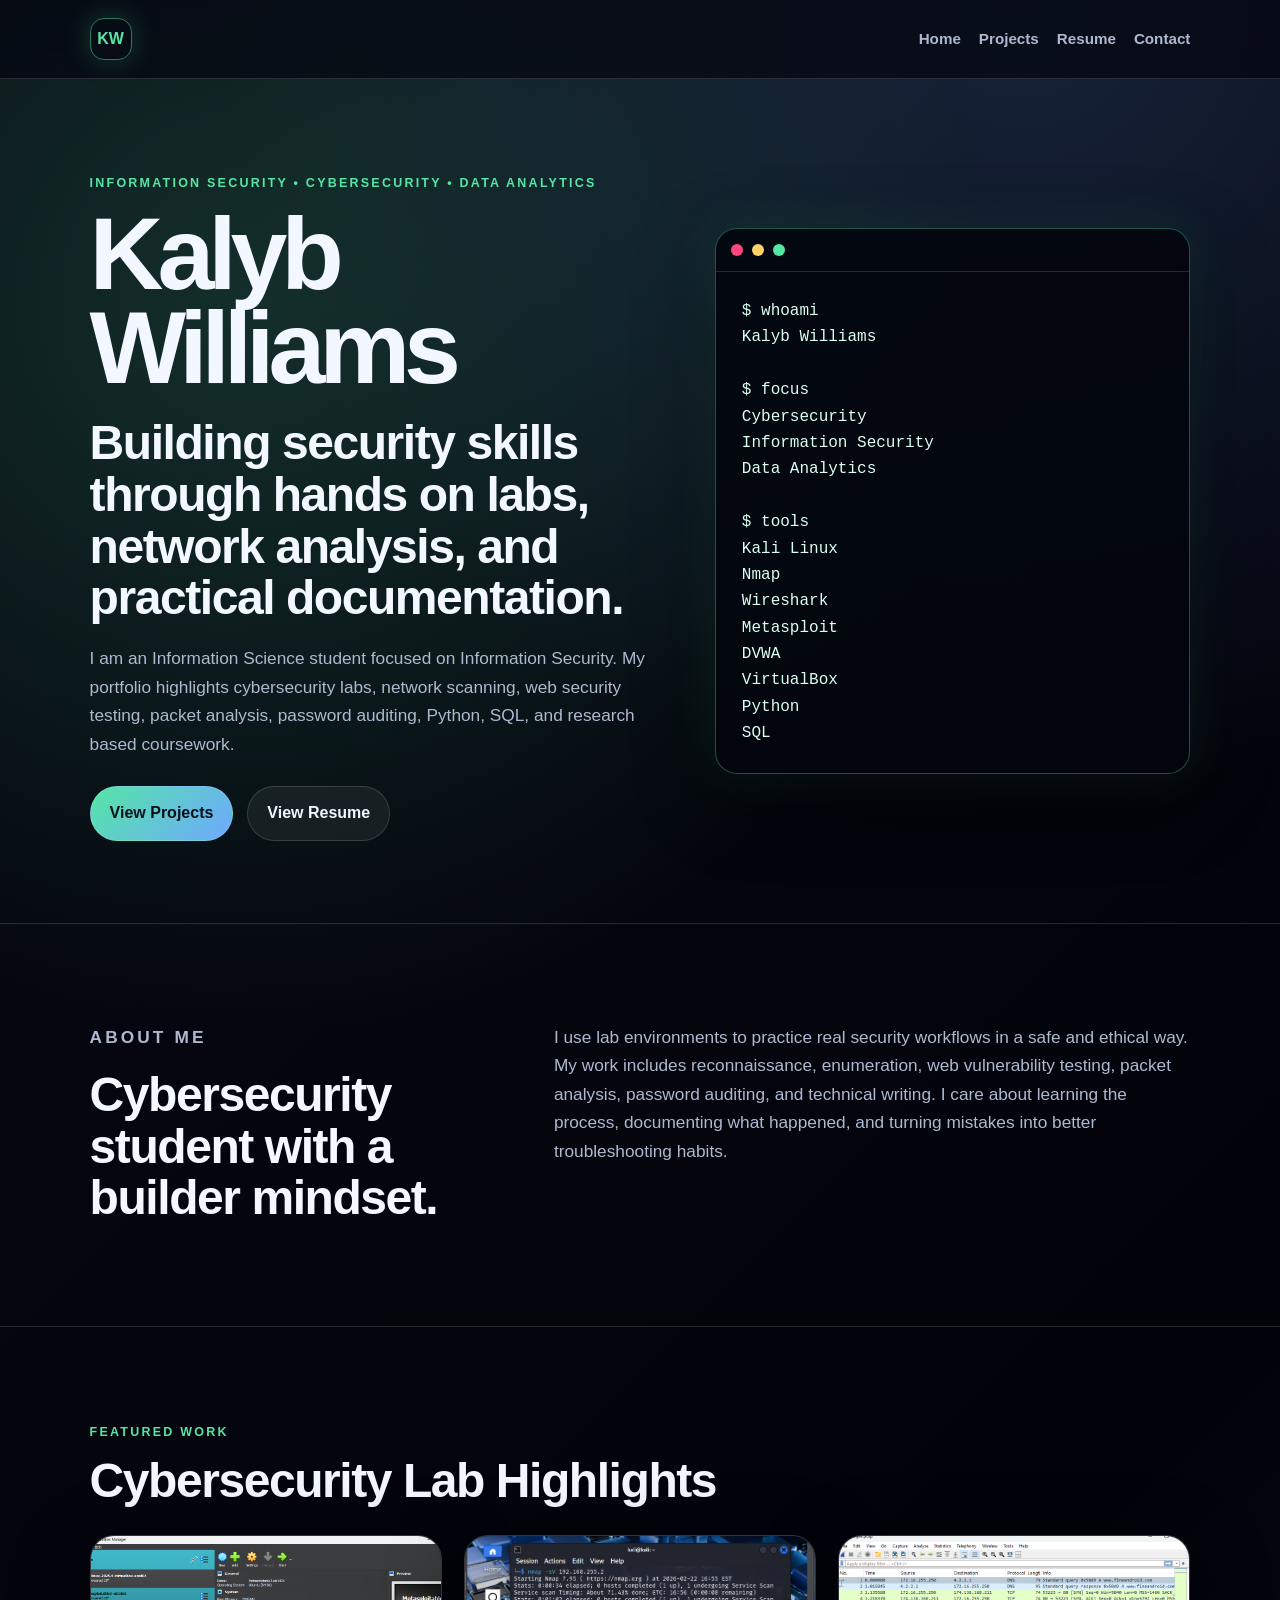
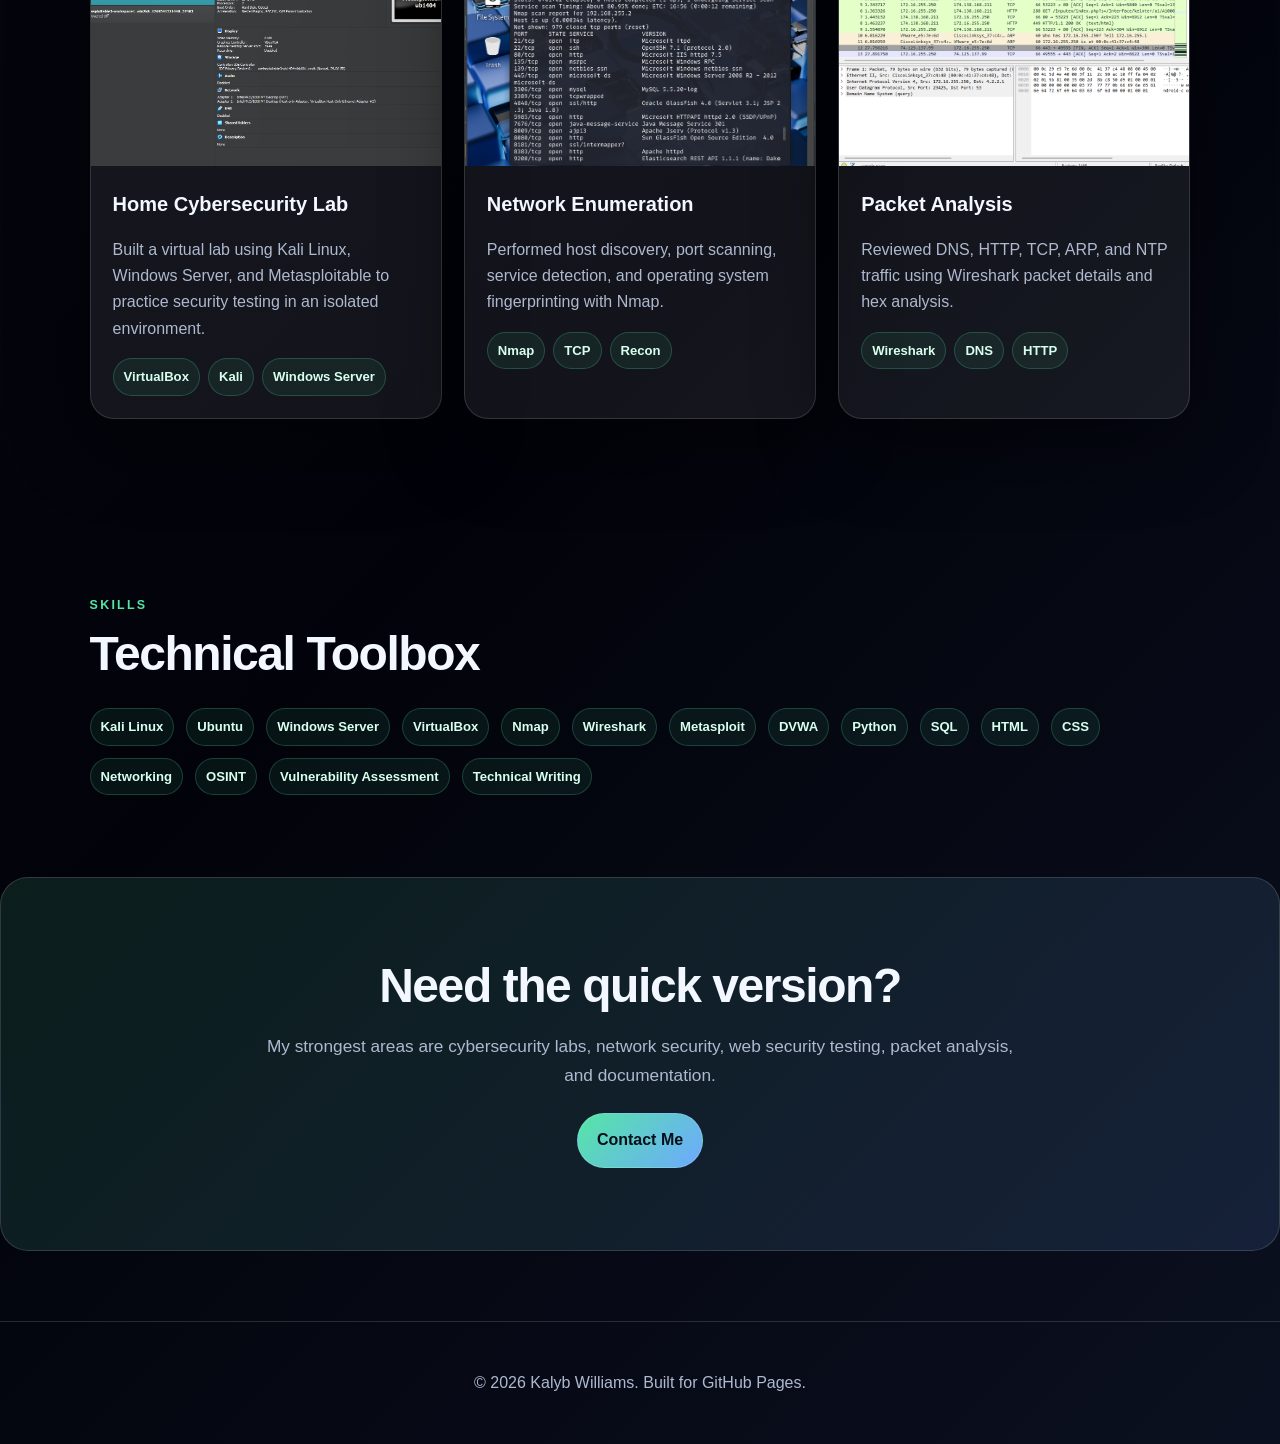
==== index.html @ 0237ae21 "Add files via upload" ====
<!DOCTYPE html>
<html lang="en">
<head>
  <meta charset="UTF-8" />
  <meta name="viewport" content="width=device-width, initial-scale=1.0" />
  <title>Kalyb Williams | Cybersecurity Portfolio</title>
  <link rel="stylesheet" href="style.css" />
  <script defer src="script.js"></script>
</head>
<body>
  <header class="site-header">
    <a class="logo" href="index.html">KW</a>
    <nav>
      <a href="index.html">Home</a>
      <a href="projects.html">Projects</a>
      <a href="resume.html">Resume</a>
      <a href="contact.html">Contact</a>
    </nav>
  </header>

  <main>
    <section class="hero section">
      <div class="hero-text">
        <p class="eyebrow">Information Security • Cybersecurity • Data Analytics</p>
        <h1>Kalyb Williams</h1>
        <h2>Building security skills through hands on labs, network analysis, and practical documentation.</h2>
        <p class="intro">I am an Information Science student focused on Information Security. My portfolio highlights cybersecurity labs, network scanning, web security testing, packet analysis, password auditing, Python, SQL, and research based coursework.</p>
        <div class="button-row">
          <a class="btn primary" href="projects.html">View Projects</a>
          <a class="btn secondary" href="resume.html">View Resume</a>
        </div>
      </div>
      <div class="terminal-card">
        <div class="terminal-top"><span></span><span></span><span></span></div>
        <pre id="terminalText">$ whoami
Kalyb Williams

$ focus
Cybersecurity
Information Security
Data Analytics

$ tools
Kali Linux
Nmap
Wireshark
Metasploit
DVWA
VirtualBox
Python
SQL</pre>
      </div>
    </section>

    <section class="section split">
      <div>
        <p class="eyebrow">About Me</p>
        <h2>Cybersecurity student with a builder mindset.</h2>
      </div>
      <p>I use lab environments to practice real security workflows in a safe and ethical way. My work includes reconnaissance, enumeration, web vulnerability testing, packet analysis, password auditing, and technical writing. I care about learning the process, documenting what happened, and turning mistakes into better troubleshooting habits.</p>
    </section>

    <section class="section">
      <p class="eyebrow">Featured Work</p>
      <h2>Cybersecurity Lab Highlights</h2>
      <div class="project-grid">
        <article class="project-card featured">
          <img src="assets/img/home-lab.png" alt="VirtualBox cybersecurity lab" />
          <div class="card-body">
            <h3>Home Cybersecurity Lab</h3>
            <p>Built a virtual lab using Kali Linux, Windows Server, and Metasploitable to practice security testing in an isolated environment.</p>
            <div class="tags"><span>VirtualBox</span><span>Kali</span><span>Windows Server</span></div>
          </div>
        </article>
        <article class="project-card featured">
          <img src="assets/img/nmap-enumeration.png" alt="Nmap enumeration screenshot" />
          <div class="card-body">
            <h3>Network Enumeration</h3>
            <p>Performed host discovery, port scanning, service detection, and operating system fingerprinting with Nmap.</p>
            <div class="tags"><span>Nmap</span><span>TCP</span><span>Recon</span></div>
          </div>
        </article>
        <article class="project-card featured">
          <img src="assets/img/wireshark-dns.png" alt="Wireshark packet capture" />
          <div class="card-body">
            <h3>Packet Analysis</h3>
            <p>Reviewed DNS, HTTP, TCP, ARP, and NTP traffic using Wireshark packet details and hex analysis.</p>
            <div class="tags"><span>Wireshark</span><span>DNS</span><span>HTTP</span></div>
          </div>
        </article>
      </div>
    </section>

    <section class="section skills-section">
      <p class="eyebrow">Skills</p>
      <h2>Technical Toolbox</h2>
      <div class="skills-grid">
        <span>Kali Linux</span><span>Ubuntu</span><span>Windows Server</span><span>VirtualBox</span>
        <span>Nmap</span><span>Wireshark</span><span>Metasploit</span><span>DVWA</span>
        <span>Python</span><span>SQL</span><span>HTML</span><span>CSS</span>
        <span>Networking</span><span>OSINT</span><span>Vulnerability Assessment</span><span>Technical Writing</span>
      </div>
    </section>

    <section class="section cta">
      <h2>Need the quick version?</h2>
      <p>My strongest areas are cybersecurity labs, network security, web security testing, packet analysis, and documentation.</p>
      <a class="btn primary" href="contact.html">Contact Me</a>
    </section>
  </main>

  <footer>
    <p>© 2026 Kalyb Williams. Built for GitHub Pages.</p>
  </footer>
</body>
</html>
---- style.css ----
:root {
  --bg: #060812;
  --bg2: #0d1326;
  --card: rgba(255,255,255,.07);
  --text: #f3f7ff;
  --muted: #aeb9cf;
  --line: rgba(255,255,255,.14);
  --accent: #55e6a5;
  --accent2: #6ea8ff;
  --danger: #ff477e;
  --shadow: 0 24px 80px rgba(0,0,0,.45);
}
* { box-sizing: border-box; }
html { scroll-behavior: smooth; }
body {
  margin: 0;
  font-family: Inter, Segoe UI, Arial, sans-serif;
  background:
    radial-gradient(circle at 20% 10%, rgba(85,230,165,.18), transparent 25%),
    radial-gradient(circle at 80% 0%, rgba(110,168,255,.18), transparent 25%),
    linear-gradient(135deg, var(--bg), #02030a 60%, #0b1020);
  color: var(--text);
  line-height: 1.65;
}
a { color: inherit; text-decoration: none; }
img { width: 100%; display: block; border-radius: 18px; }
.site-header {
  position: sticky;
  top: 0;
  z-index: 50;
  display: flex;
  align-items: center;
  justify-content: space-between;
  padding: 18px 7vw;
  background: rgba(6,8,18,.78);
  backdrop-filter: blur(18px);
  border-bottom: 1px solid var(--line);
}
.logo {
  display: grid;
  place-items: center;
  width: 42px;
  height: 42px;
  border: 1px solid rgba(85,230,165,.5);
  border-radius: 14px;
  color: var(--accent);
  font-weight: 800;
  box-shadow: 0 0 28px rgba(85,230,165,.22);
}
nav { display: flex; gap: 18px; flex-wrap: wrap; }
nav a { color: var(--muted); font-weight: 700; font-size: .95rem; }
nav a:hover { color: var(--accent); }
.section { padding: 82px 7vw; max-width: 1320px; margin: 0 auto; }
.hero { min-height: 86vh; display: grid; grid-template-columns: 1.1fr .9fr; gap: 44px; align-items: center; }
.eyebrow { color: var(--accent); text-transform: uppercase; letter-spacing: .18em; font-size: .78rem; font-weight: 900; }
h1 { font-size: clamp(3rem, 8vw, 6.8rem); line-height: .92; margin: 10px 0 22px; letter-spacing: -.06em; }
h2 { font-size: clamp(1.8rem, 4vw, 3rem); line-height: 1.08; margin: 0 0 20px; letter-spacing: -.03em; }
h3 { margin: 0 0 10px; font-size: 1.25rem; }
.intro, .page-hero p, .split p, .cta p { color: var(--muted); max-width: 760px; font-size: 1.08rem; }
.button-row { display: flex; gap: 14px; flex-wrap: wrap; margin-top: 28px; }
.btn { display: inline-flex; padding: 13px 19px; border-radius: 999px; font-weight: 900; border: 1px solid var(--line); }
.btn.primary { background: linear-gradient(135deg, var(--accent), var(--accent2)); color: #061018; }
.btn.secondary { color: var(--text); background: rgba(255,255,255,.06); }
.terminal-card {
  background: rgba(3,6,14,.92);
  border: 1px solid rgba(85,230,165,.35);
  border-radius: 22px;
  box-shadow: var(--shadow), 0 0 50px rgba(85,230,165,.12);
  overflow: hidden;
}
.terminal-top { display: flex; gap: 9px; padding: 15px; border-bottom: 1px solid var(--line); }
.terminal-top span { width: 12px; height: 12px; border-radius: 999px; background: var(--danger); }
.terminal-top span:nth-child(2) { background: #ffd166; }
.terminal-top span:nth-child(3) { background: var(--accent); }
pre {
  margin: 0;
  padding: 26px;
  color: #dbfff0;
  white-space: pre-wrap;
  font-family: Consolas, Monaco, monospace;
  font-size: 1rem;
}
.split { display: grid; grid-template-columns: .8fr 1.2fr; gap: 40px; border-top: 1px solid var(--line); border-bottom: 1px solid var(--line); }
.project-grid { display: grid; grid-template-columns: repeat(3, 1fr); gap: 22px; margin-top: 28px; }
.project-card, .resume-card, .contact-card, .case-study {
  background: var(--card);
  border: 1px solid var(--line);
  border-radius: 24px;
  box-shadow: var(--shadow);
}
.project-card { overflow: hidden; transition: transform .25s ease, border-color .25s ease; }
.project-card:hover, .contact-card:hover { transform: translateY(-6px); border-color: rgba(85,230,165,.55); }
.project-card img { height: 230px; object-fit: cover; border-radius: 0; }
.card-body { padding: 22px; }
.card-body p, .case-study p, .case-study li, .resume-card p { color: var(--muted); }
.tags { display: flex; gap: 8px; flex-wrap: wrap; margin-top: 16px; }
.tags span, .skills-grid span {
  border: 1px solid rgba(85,230,165,.22);
  background: rgba(85,230,165,.08);
  color: #d8ffee;
  padding: 7px 10px;
  border-radius: 999px;
  font-size: .82rem;
  font-weight: 800;
}
.skills-grid { display: flex; flex-wrap: wrap; gap: 12px; margin-top: 28px; }
.cta { text-align: center; background: linear-gradient(135deg, rgba(85,230,165,.12), rgba(110,168,255,.12)); border: 1px solid var(--line); border-radius: 28px; margin-bottom: 70px; }
.cta p { margin: 0 auto 24px; }
.page-hero { padding-bottom: 30px; }
.project-list { display: grid; gap: 28px; padding-top: 30px; }
.case-study { display: grid; grid-template-columns: .95fr 1.05fr; gap: 24px; padding: 22px; align-items: center; }
.case-study img { height: 330px; object-fit: cover; border: 1px solid var(--line); }
.resume-grid, .contact-grid { display: grid; grid-template-columns: repeat(2, 1fr); gap: 22px; }
.resume-card { padding: 26px; }
.contact-card { padding: 34px; font-size: 1.4rem; font-weight: 900; transition: transform .25s ease, border-color .25s ease; }
.contact-card span { color: var(--muted); font-size: 1rem; font-weight: 700; }
footer { padding: 32px 7vw; color: var(--muted); border-top: 1px solid var(--line); text-align: center; }
@media (max-width: 900px) {
  .hero, .split, .case-study, .resume-grid, .contact-grid { grid-template-columns: 1fr; }
  .project-grid { grid-template-columns: 1fr; }
  .site-header { align-items: flex-start; gap: 16px; flex-direction: column; }
  nav { gap: 12px; }
  .section { padding: 58px 5vw; }
}
.project-card, .case-study, .resume-card, .contact-card { opacity: 0; transform: translateY(18px); }
.project-card.show, .case-study.show, .resume-card.show, .contact-card.show { opacity: 1; transform: translateY(0); transition: opacity .55s ease, transform .55s ease, border-color .25s ease; }
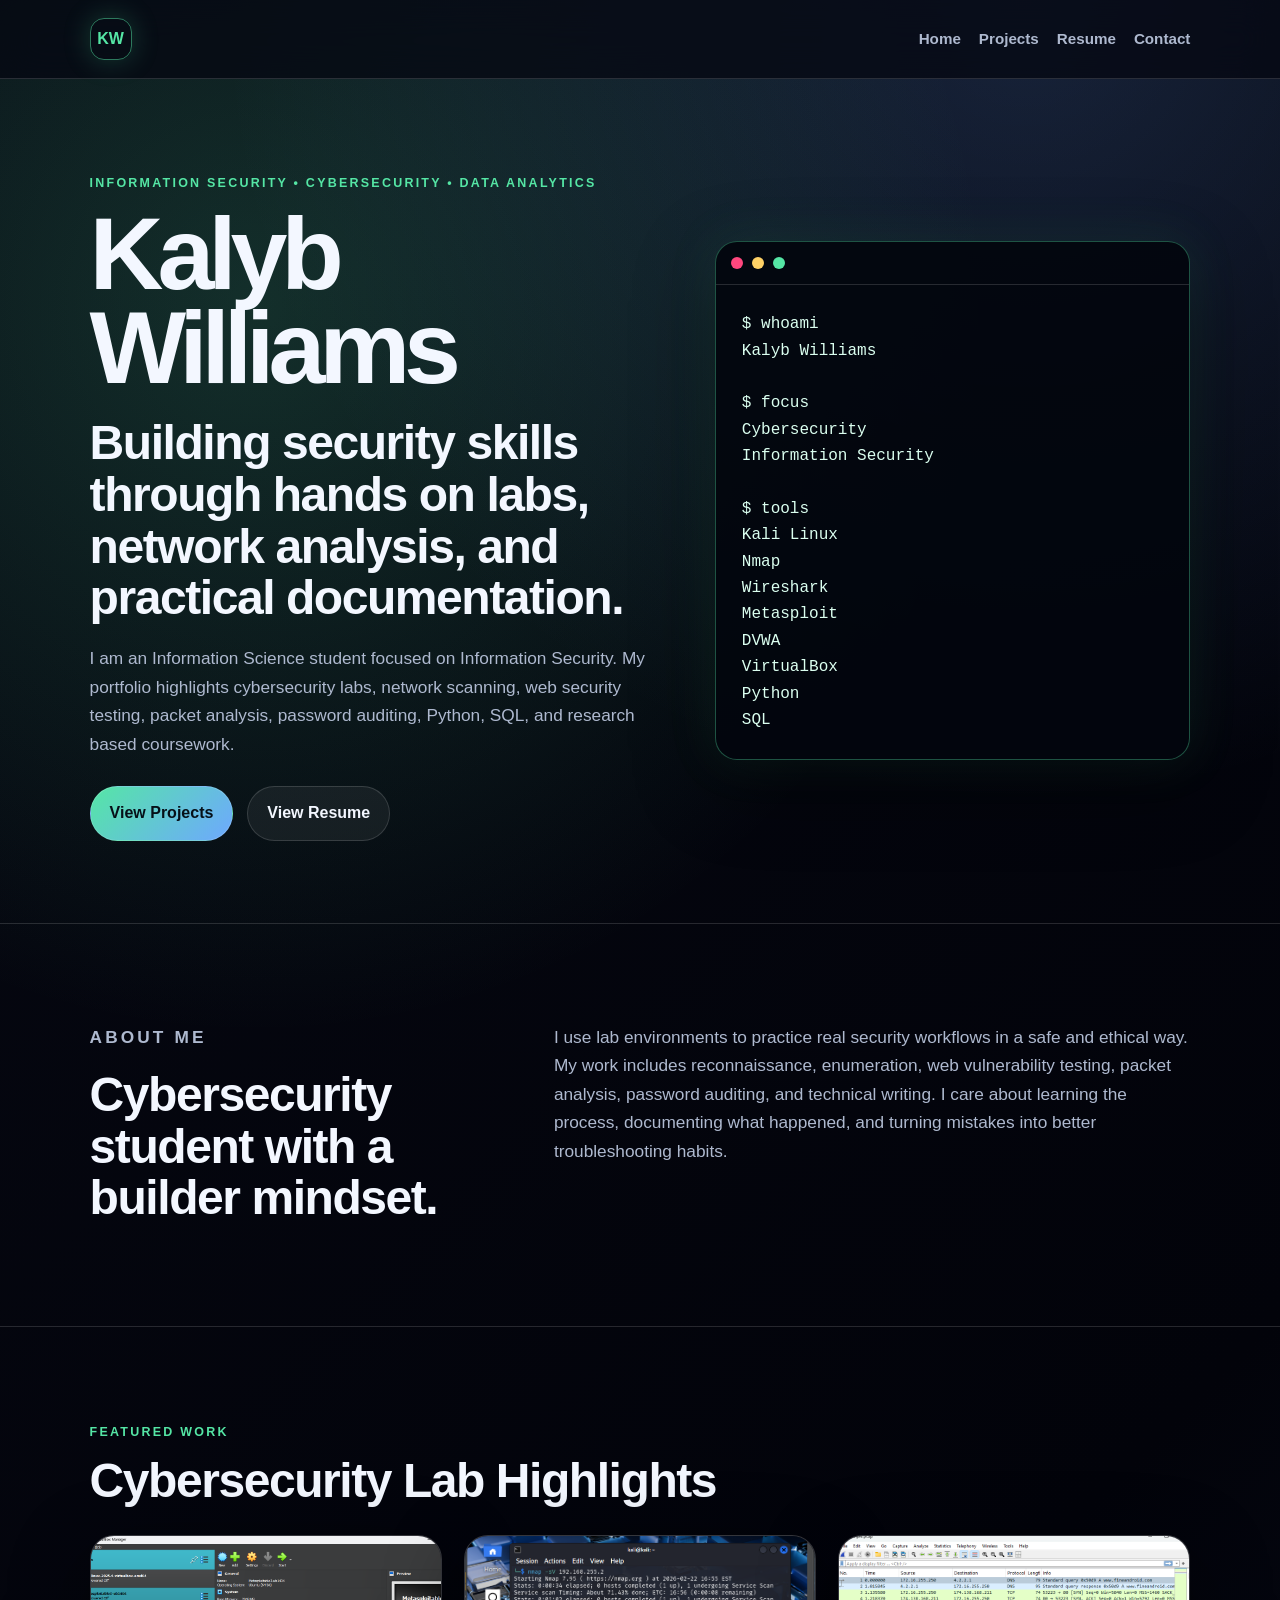
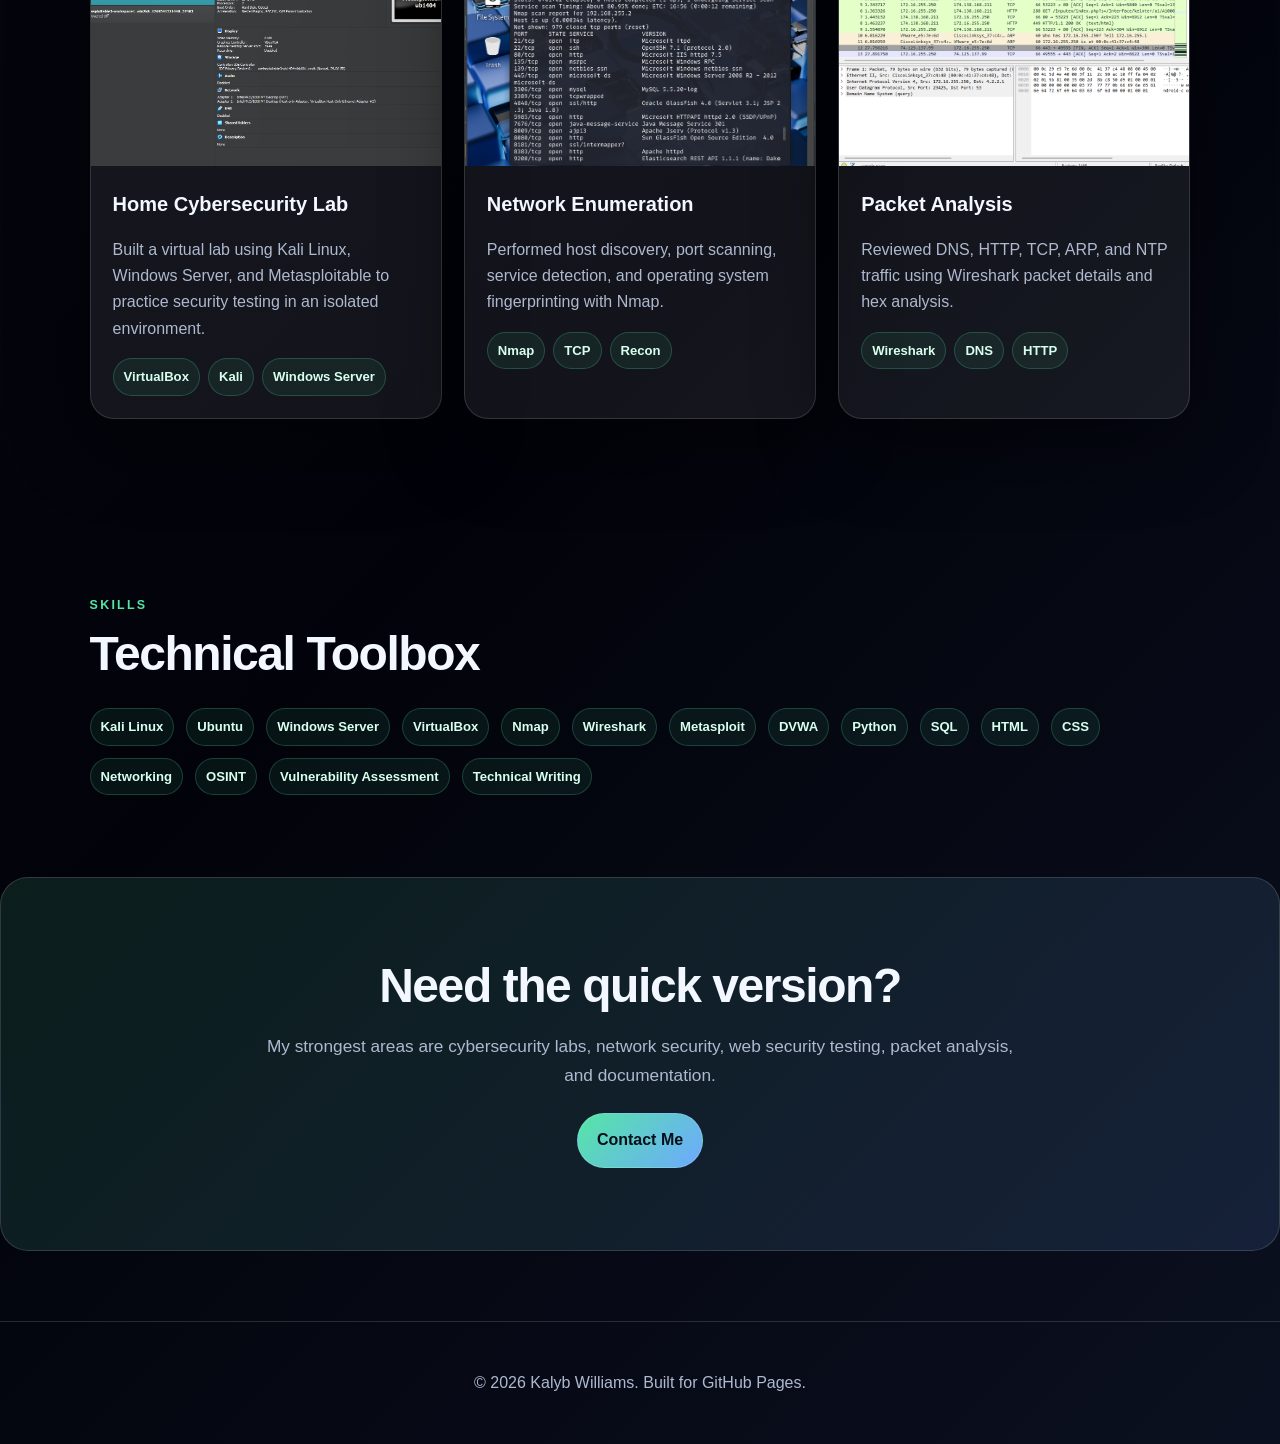
==== commit 018d0b82: "Remove 'Data Analytics' from focus section Removed 'Data Analytics' from the list of focus areas." ====
--- a/index.html
+++ b/index.html
@@ -38,7 +38,6 @@
 $ focus
 Cybersecurity
 Information Security
-Data Analytics
 
 $ tools
 Kali Linux
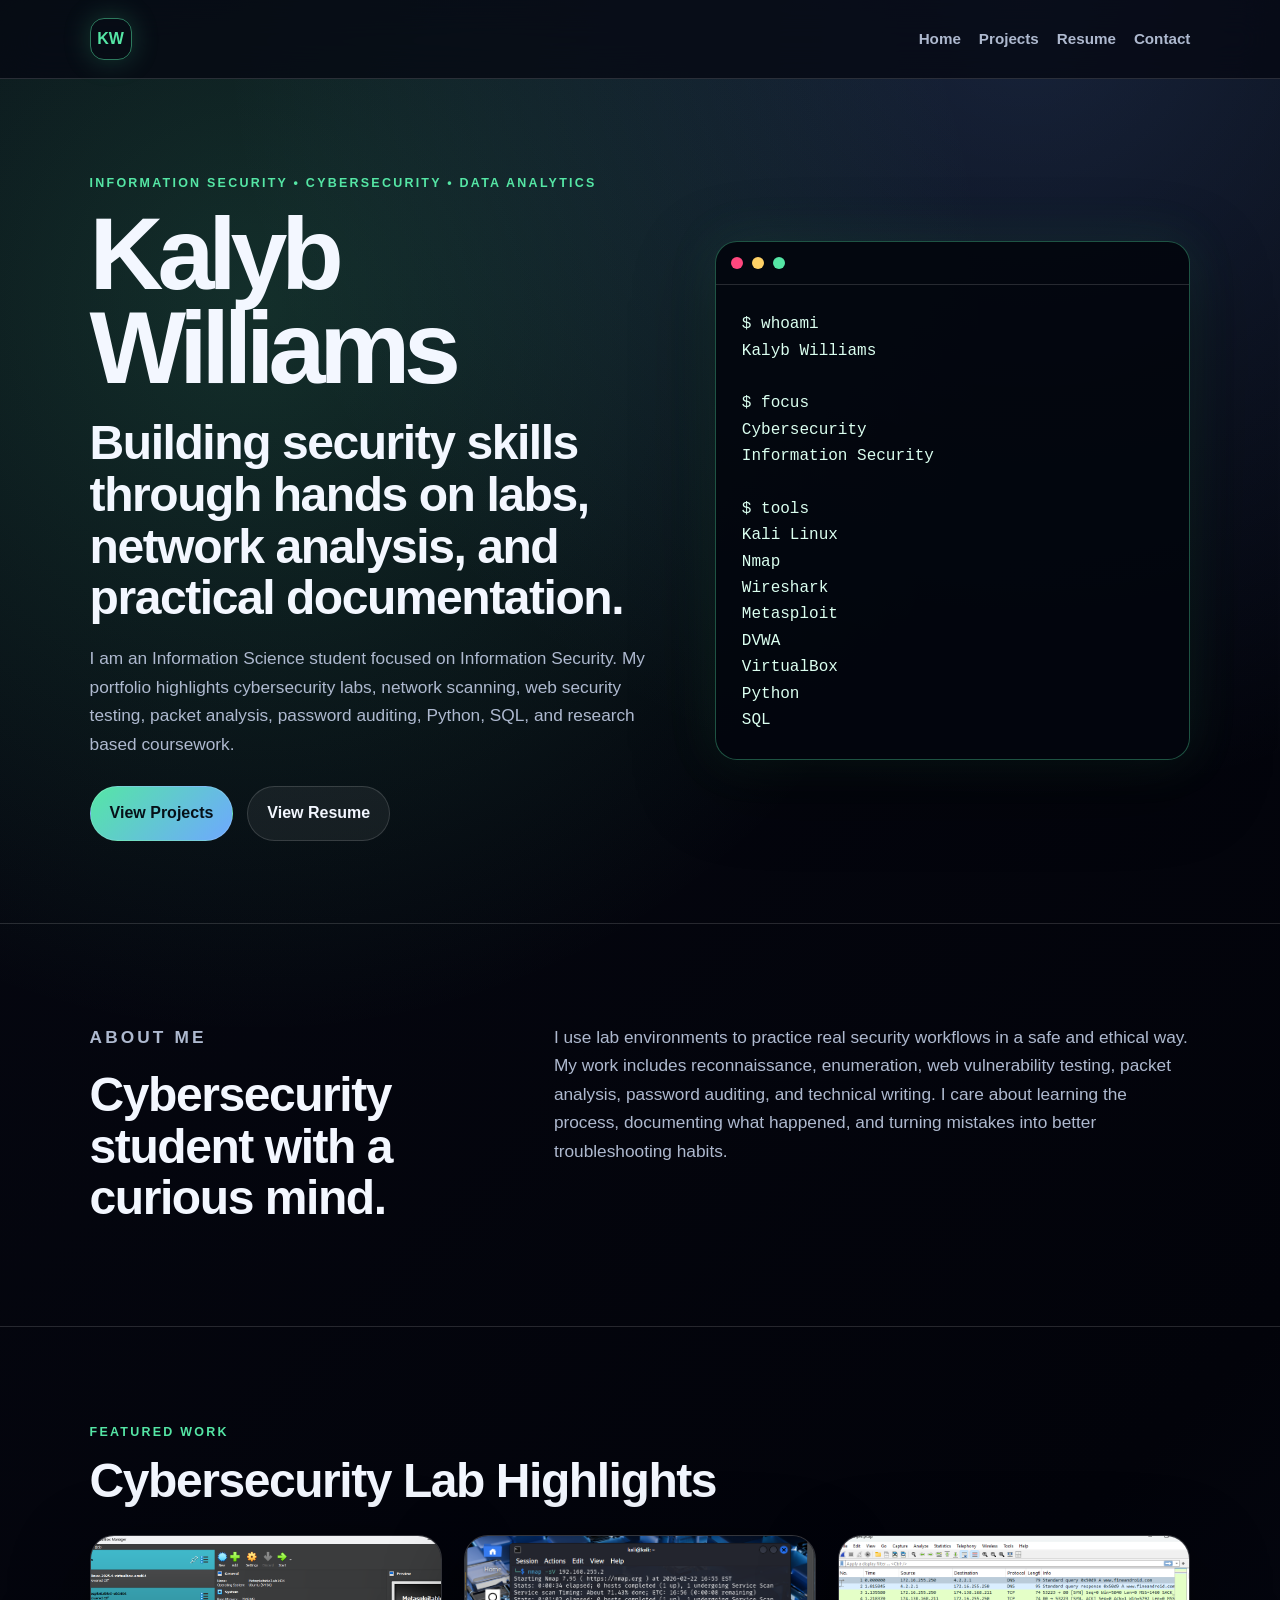
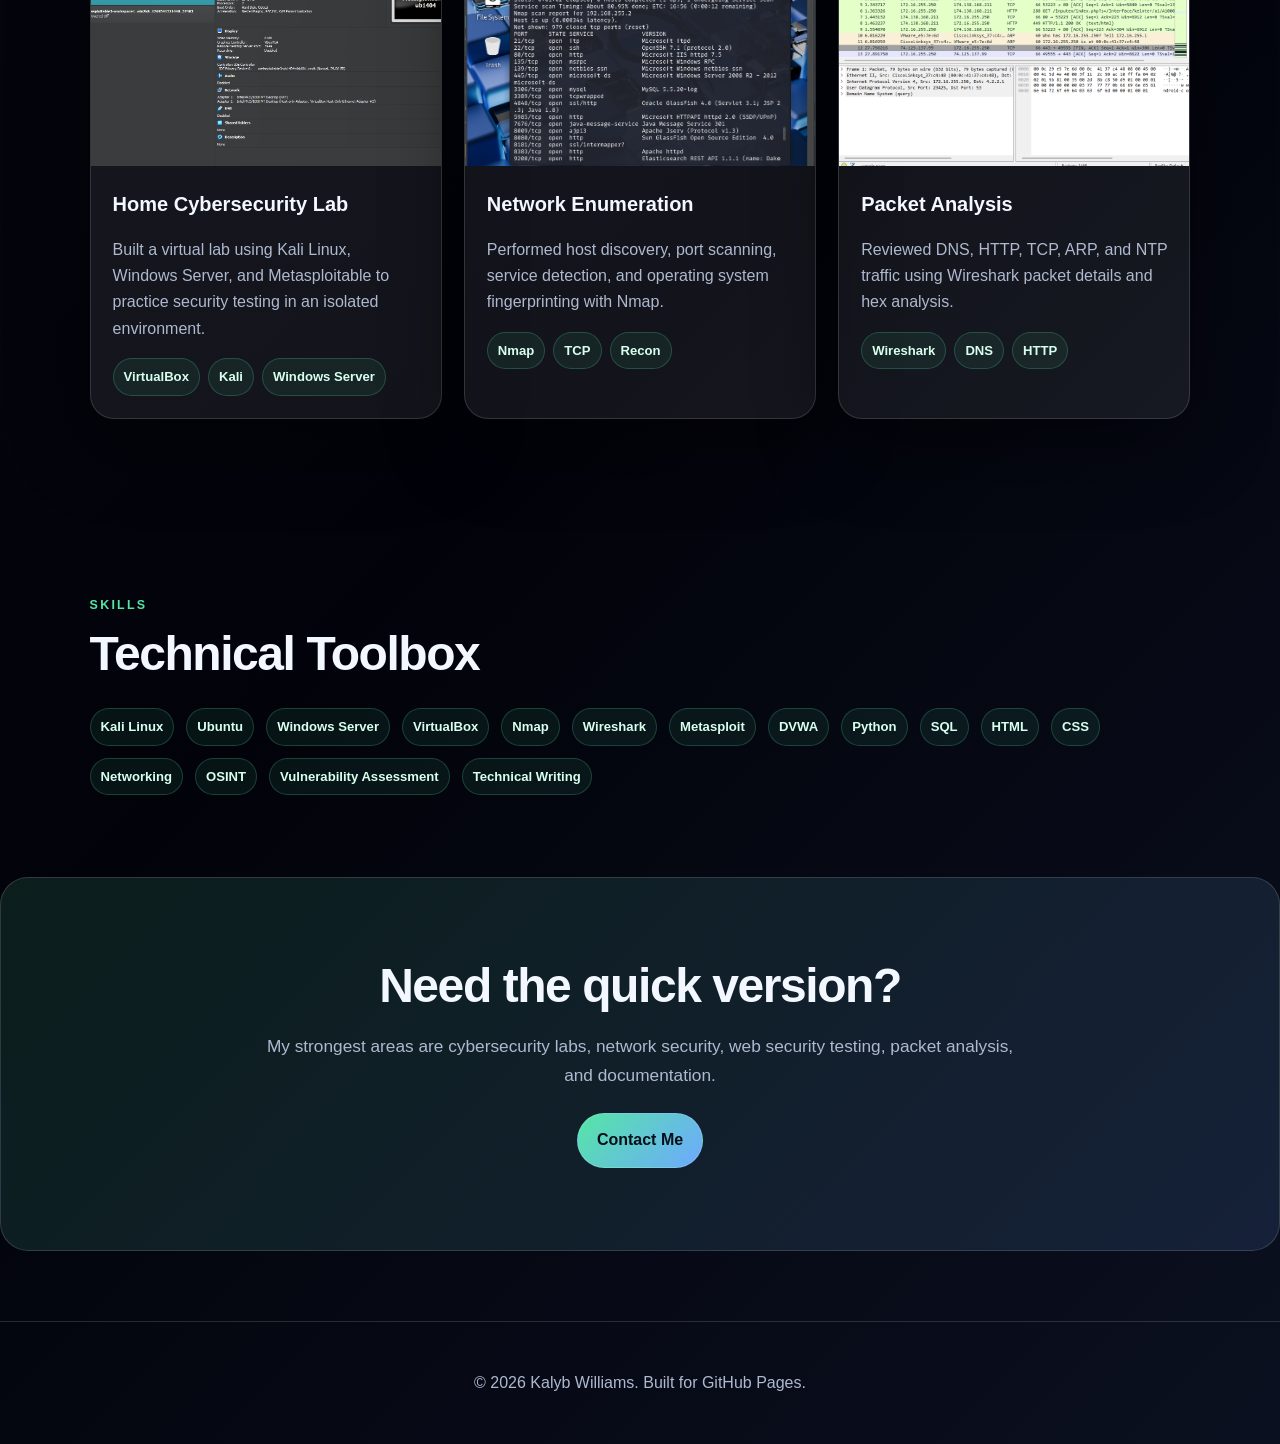
==== commit cdfd4f91: "Update description in About Me section" ====
--- a/index.html
+++ b/index.html
@@ -54,7 +54,7 @@
     <section class="section split">
       <div>
         <p class="eyebrow">About Me</p>
-        <h2>Cybersecurity student with a builder mindset.</h2>
+        <h2>Cybersecurity student with a curious mind.</h2>
       </div>
       <p>I use lab environments to practice real security workflows in a safe and ethical way. My work includes reconnaissance, enumeration, web vulnerability testing, packet analysis, password auditing, and technical writing. I care about learning the process, documenting what happened, and turning mistakes into better troubleshooting habits.</p>
     </section>
